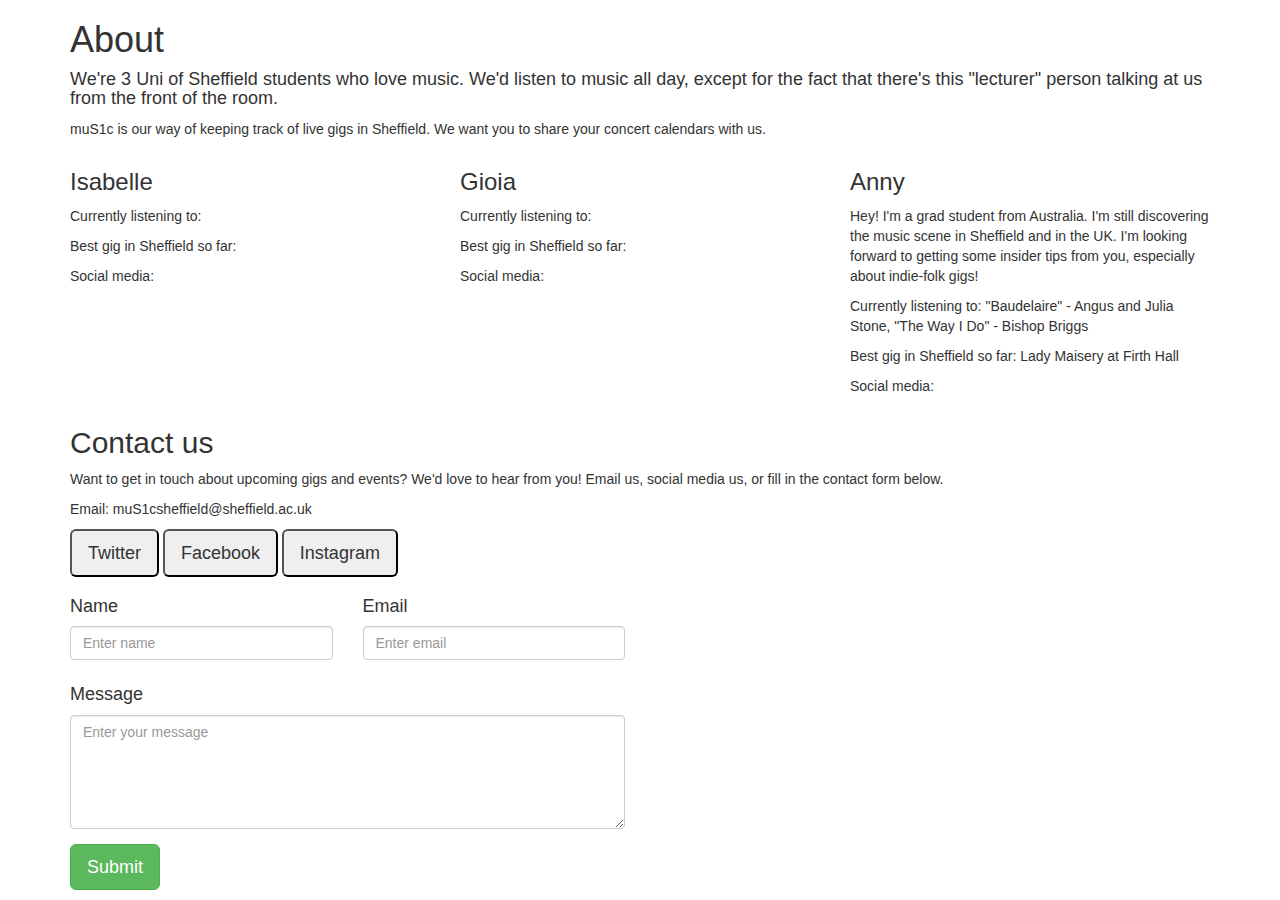
==== anny.html @ 00e739c1 "changed colour of nav bar" ====
<!DOCTYPE html>
<html>
<head>
  <title>About</title>
  <link rel="stylesheet" href="https://maxcdn.bootstrapcdn.com/bootstrap/3.3.7/css/bootstrap.min.css" integrity="sha384-BVYiiSIFeK1dGmJRAkycuHAHRg32OmUcww7on3RYdg4Va+PmSTsz/K68vbdEjh4u" crossorigin="anonymous">
  <link rel="stylesheet" href="./css.css">
  <link class="icon" rel="icon" href="./music-circle.png">
  <link href="https://fonts.googleapis.com/css?family=Fredoka+One|Raleway" rel="stylesheet">
  <link href="https://fonts.googleapis.com/css?family=Fredoka+One|Raleway" rel="stylesheet"> 
  <script src="https://code.jquery.com/jquery-2.2.4.min.js" integrity="sha256-BbhdlvQf/xTY9gja0Dq3HiwQF8LaCRTXxZKRutelT44=" crossorigin="anonymous"></script>
</head>

<body>
	<div class='generalblurb'>
		<div class='container'>
			<h1>About</h1>
			<h4>We're 3 Uni of Sheffield students who love music. We'd listen to music all day, except for the fact that there's this "lecturer" person talking at us from the front of the room.</h4>
			<p>muS1c is our way of keeping track of live gigs in Sheffield. We want you to share your concert calendars with us.</p>
		</div>
	</div>

	<div class='profiles'>
		<div class='container'>
		<div class="row">
			
			<div class='col-sm-4'>
			<h3>Isabelle</h3>
				<p>Currently listening to:</p>
				<p>Best gig in Sheffield so far:</p>
				<p>Social media:</p>
			</div>

			<div class='col-sm-4'>
			<h3>Gioia</h3>
				<p>Currently listening to:</p>
				<p>Best gig in Sheffield so far:</p>
				<p>Social media:</p>
			</div>

			<div class='col-sm-4'>
			<h3>Anny</h3>
				<p>Hey! I'm a grad student from Australia. I'm still discovering the music scene in Sheffield and in the UK. I'm looking forward to getting some insider tips from you, especially about indie-folk gigs!</p>
				<p><span class='emph'>Currently listening to:</span> "Baudelaire" - Angus and Julia Stone, "The Way I Do" - Bishop Briggs</p>
				<p><span class='emph'>Best gig in Sheffield so far:</span> Lady Maisery at Firth Hall</p>
				<p>Social media:</p>
			</div>
		</div>
		</div>
	</div>

	<div class='contact'>
		<div class='container'>
			<h2>Contact us</h2>
			<p>Want to get in touch about upcoming gigs and events? We'd love to hear from you! Email us, social media us, or fill in the contact form below.</p>
			<p><span class='emph'>Email:</span> muS1csheffield@sheffield.ac.uk</p>

			<div id='social-buttons'>
      			<button class='btn-twitter btn-lg'>Twitter</button>
      			<button class='btn-facebook btn-lg'>Facebook</button>
      			<button class='btn-pinterest btn-lg'>Instagram</button>
    		</div>

    		<p></p>

			<div class="row">
			<div class="col-sm-6">
    			<form role="form" id="contactForm">
     				<div class="row">
            		<div class="form-group col-sm-6">
                		<label for="name" class="h4">Name</label>
                		<input type="text" class="form-control" id="name" placeholder="Enter name" required>
           			</div>
            		<div class="form-group col-sm-6">
                		<label for="email" class="h4">Email</label>
                		<input type="email" class="form-control" id="email" placeholder="Enter email" required>
            		</div>
        			</div>
       				<div class="form-group">
            			<label for="message" class="h4">Message</label>
            			<textarea id="message" class="form-control" rows="5" placeholder="Enter your message" required></textarea>
        			</div>
       				<button type="submit" id="form-submit" class="btn btn-success btn-lg pull-left">Submit</button>
    			</form>
    		</div>
    		</div>
		</div>
	</div>

  <script src="https://maxcdn.bootstrapcdn.com/bootstrap/3.3.7/js/bootstrap.min.js" integrity="sha384-Tc5IQib027qvyjSMfHjOMaLkfuWVxZxUPnCJA7l2mCWNIpG9mGCD8wGNIcPD7Txa" crossorigin="anonymous"></script>
  <script src="./js.js"></script>
</body>

</html>
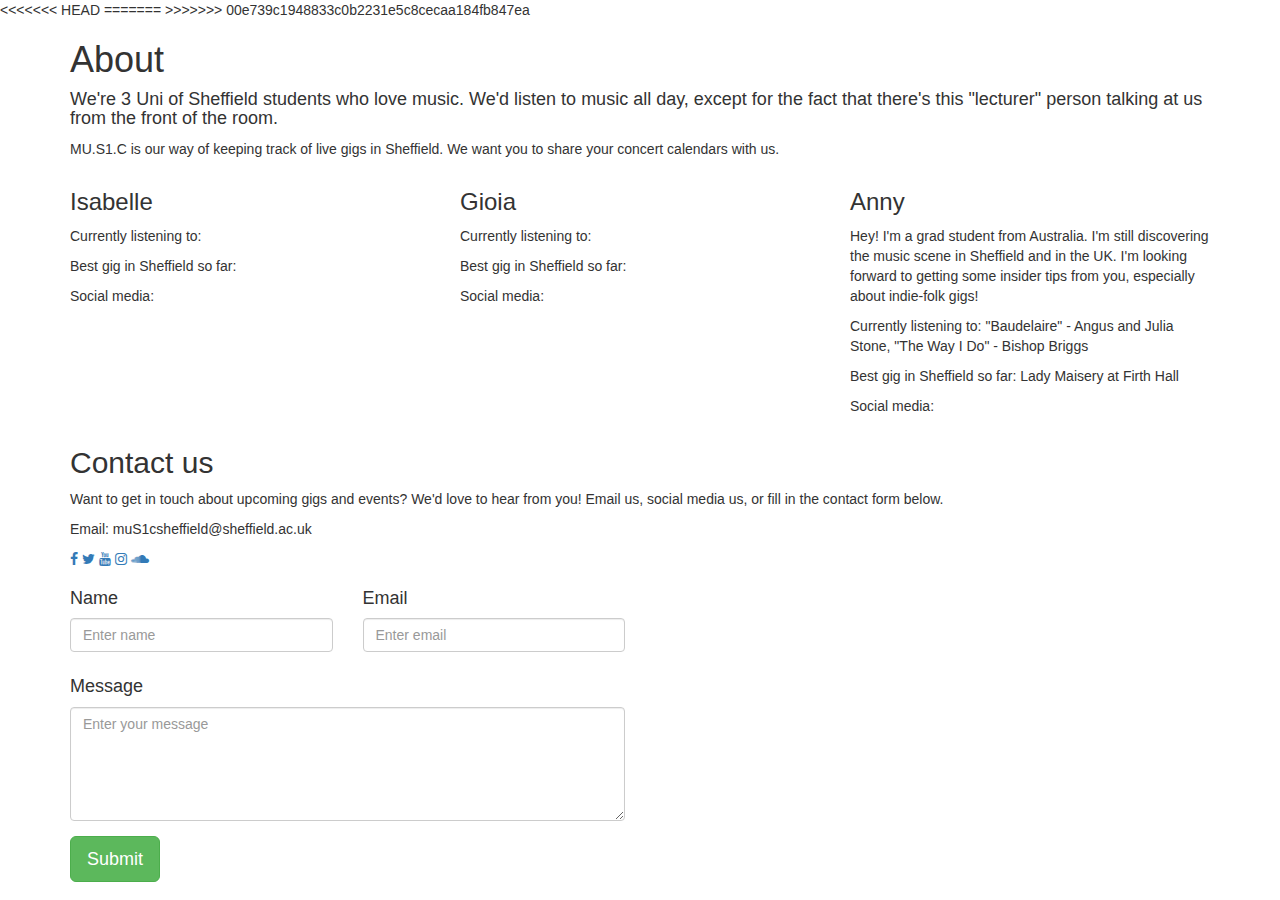
==== commit 503ac4ea: "Merge branch 'master' of https://github.com/IsabelleBW/IsabelleBW.github.io" ====
--- a/anny.html
+++ b/anny.html
@@ -6,8 +6,14 @@
   <link rel="stylesheet" href="./css.css">
   <link class="icon" rel="icon" href="./music-circle.png">
   <link href="https://fonts.googleapis.com/css?family=Fredoka+One|Raleway" rel="stylesheet">
+<<<<<<< HEAD
+  <link rel="stylesheet" href="anny.css">
+=======
   <link href="https://fonts.googleapis.com/css?family=Fredoka+One|Raleway" rel="stylesheet"> 
+>>>>>>> 00e739c1948833c0b2231e5c8cecaa184fb847ea
   <script src="https://code.jquery.com/jquery-2.2.4.min.js" integrity="sha256-BbhdlvQf/xTY9gja0Dq3HiwQF8LaCRTXxZKRutelT44=" crossorigin="anonymous"></script>
+  <meta name="viewport" content="width=device-width, initial-scale=1">
+  <link rel="stylesheet" href="https://cdnjs.cloudflare.com/ajax/libs/font-awesome/4.7.0/css/font-awesome.min.css">
 </head>
 
 <body>
@@ -15,7 +21,7 @@
 		<div class='container'>
 			<h1>About</h1>
 			<h4>We're 3 Uni of Sheffield students who love music. We'd listen to music all day, except for the fact that there's this "lecturer" person talking at us from the front of the room.</h4>
-			<p>muS1c is our way of keeping track of live gigs in Sheffield. We want you to share your concert calendars with us.</p>
+			<p>MU.S1.C is our way of keeping track of live gigs in Sheffield. We want you to share your concert calendars with us.</p>
 		</div>
 	</div>
 
@@ -55,9 +61,11 @@
 			<p><span class='emph'>Email:</span> muS1csheffield@sheffield.ac.uk</p>
 
 			<div id='social-buttons'>
-      			<button class='btn-twitter btn-lg'>Twitter</button>
-      			<button class='btn-facebook btn-lg'>Facebook</button>
-      			<button class='btn-pinterest btn-lg'>Instagram</button>
+      			<a href="#" class="fa fa-facebook"></a>
+				<a href="#" class="fa fa-twitter"></a>
+				<a href="#" class="fa fa-youtube"></a>
+				<a href="#" class="fa fa-instagram"></a>
+				<a href="#" class="fa fa-soundcloud"></a>
     		</div>
 
     		<p></p>
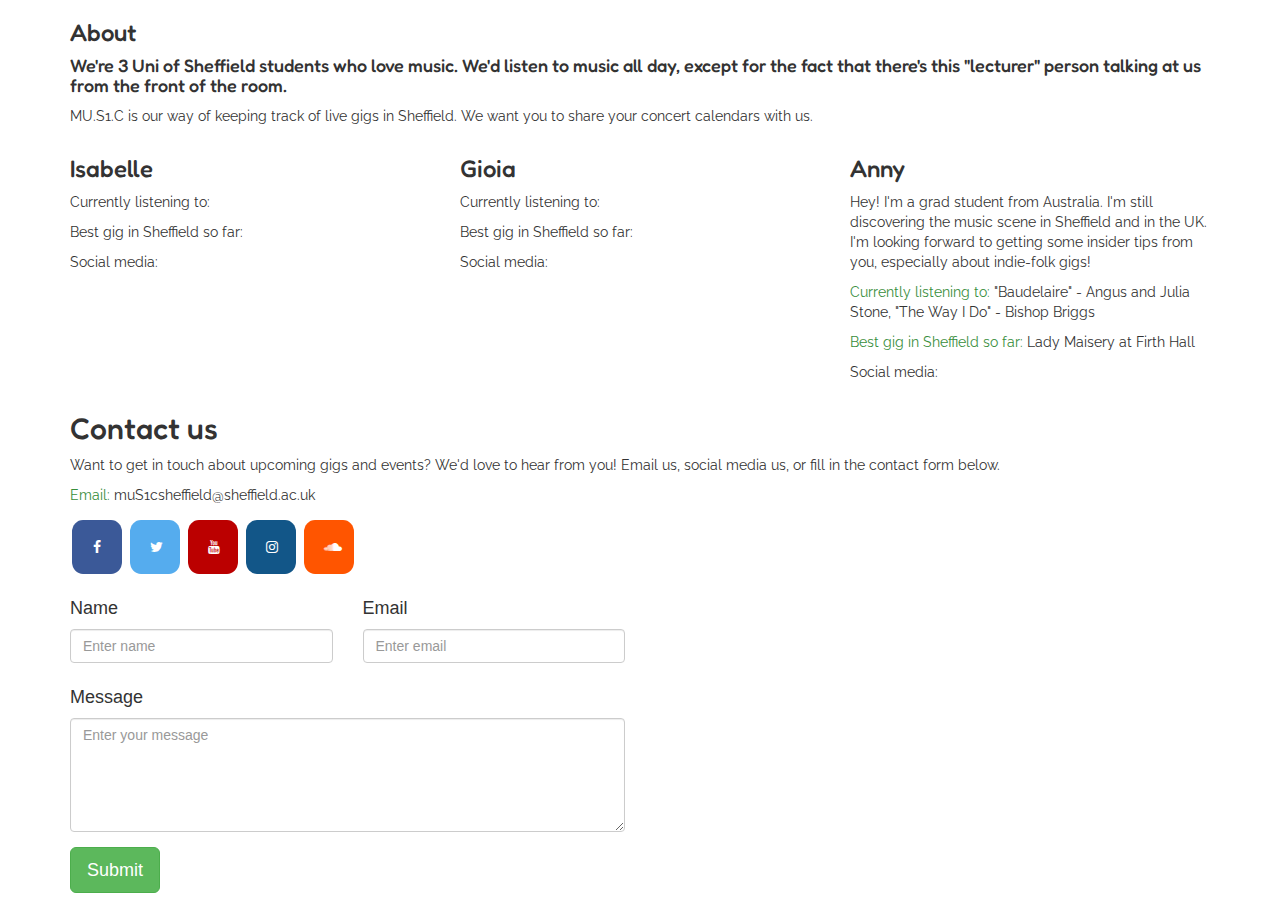
==== commit 82c92983: "New logo file" ====
--- a/anny.html
+++ b/anny.html
@@ -6,11 +6,8 @@
   <link rel="stylesheet" href="./css.css">
   <link class="icon" rel="icon" href="./music-circle.png">
   <link href="https://fonts.googleapis.com/css?family=Fredoka+One|Raleway" rel="stylesheet">
-<<<<<<< HEAD
   <link rel="stylesheet" href="anny.css">
-=======
   <link href="https://fonts.googleapis.com/css?family=Fredoka+One|Raleway" rel="stylesheet"> 
->>>>>>> 00e739c1948833c0b2231e5c8cecaa184fb847ea
   <script src="https://code.jquery.com/jquery-2.2.4.min.js" integrity="sha256-BbhdlvQf/xTY9gja0Dq3HiwQF8LaCRTXxZKRutelT44=" crossorigin="anonymous"></script>
   <meta name="viewport" content="width=device-width, initial-scale=1">
   <link rel="stylesheet" href="https://cdnjs.cloudflare.com/ajax/libs/font-awesome/4.7.0/css/font-awesome.min.css">
--- a/anny.css
+++ b/anny.css
@@ -0,0 +1,64 @@
+h1{
+  font-family: 'Fredoka One', cursive;
+  font-size: 18pt;
+}
+
+h2{
+  font-family: 'Fredoka One', cursive;
+}
+
+h3{
+	font-family: 'Fredoka One', cursive;
+}
+
+h4{
+	font-family: 'Fredoka One', cursive;
+}
+
+p{
+	font-family: 'Raleway', sans-serif;
+}
+
+			
+.fa {
+	padding: 20px;
+	font-size: 30px;
+	width: 50px;
+	text-align: center;
+	text-decoration: none;
+	margin: 5px 2px;
+	border-radius: 22%;
+	}
+
+.fa:hover {
+	opacity: 0.7;
+	}
+
+.fa-facebook {
+	background: #3B5998;
+	color: white;
+	}
+
+.fa-youtube {
+	background: #bb0000;
+	color: white;
+	}
+
+.fa-twitter {
+	background: #55ACEE;
+	color: white;
+	}
+
+.fa-instagram {
+	background: #125688;
+	color: white;
+	}
+
+.fa-soundcloud {
+	background: #ff5500;
+	color: white;
+	}
+
+.emph {
+	color: #388E3C;
+}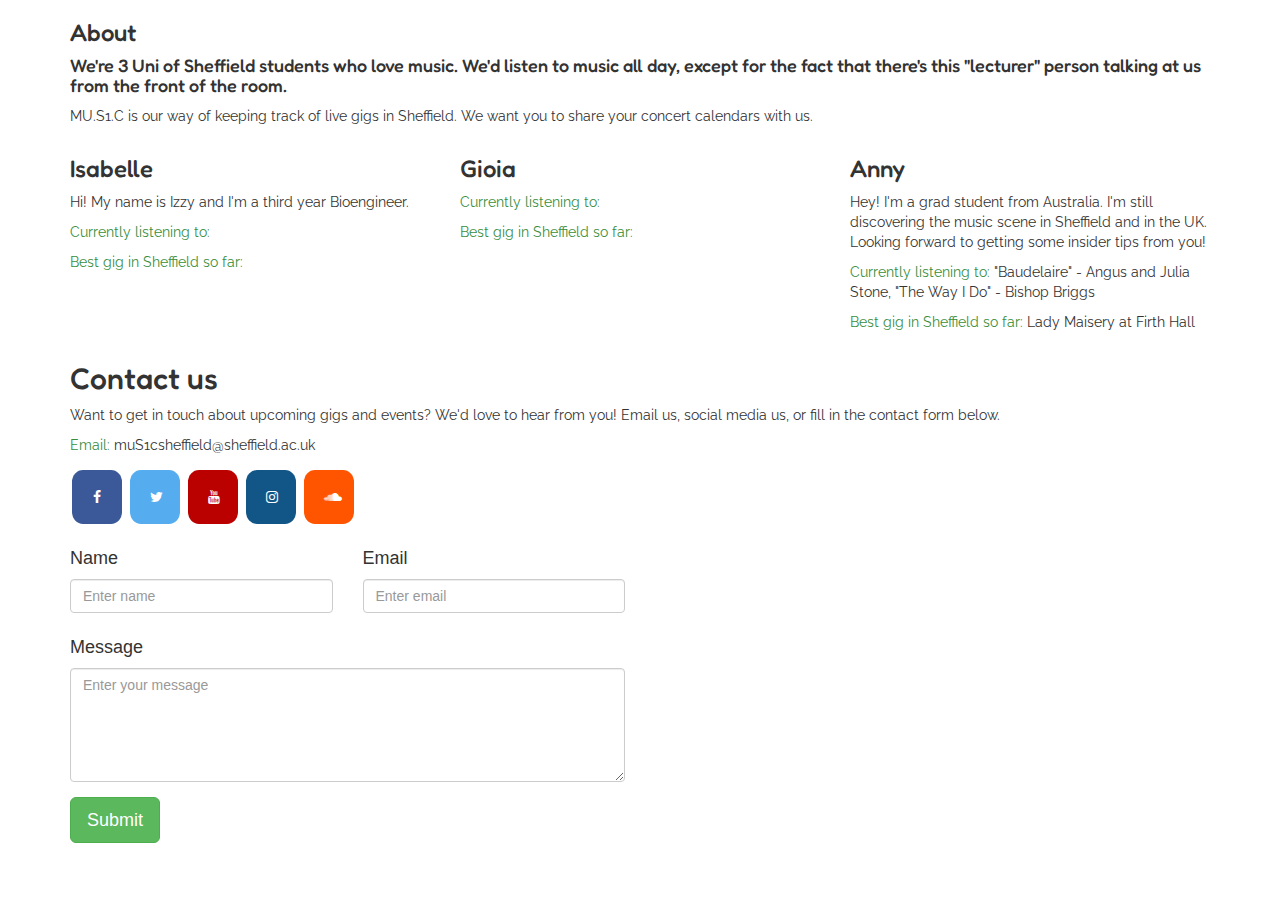
==== commit 1745ed3c: "Merge branch 'master' of https://github.com/IsabelleBW/IsabelleBW.github.io" ====
--- a/anny.html
+++ b/anny.html
@@ -28,24 +28,22 @@
 			
 			<div class='col-sm-4'>
 			<h3>Isabelle</h3>
-				<p>Currently listening to:</p>
-				<p>Best gig in Sheffield so far:</p>
-				<p>Social media:</p>
+				<p>Hi! My name is Izzy and I'm a third year Bioengineer.</p>
+				<p><span class='emph'>Currently listening to:</span></p>
+				<p><span class='emph'>Best gig in Sheffield so far:</span></p>
 			</div>
 
 			<div class='col-sm-4'>
 			<h3>Gioia</h3>
-				<p>Currently listening to:</p>
-				<p>Best gig in Sheffield so far:</p>
-				<p>Social media:</p>
+				<p><span class='emph'>Currently listening to:</span></p>
+				<p><span class='emph'>Best gig in Sheffield so far:</span></p>
 			</div>
 
 			<div class='col-sm-4'>
 			<h3>Anny</h3>
-				<p>Hey! I'm a grad student from Australia. I'm still discovering the music scene in Sheffield and in the UK. I'm looking forward to getting some insider tips from you, especially about indie-folk gigs!</p>
+				<p>Hey! I'm a grad student from Australia. I'm still discovering the music scene in Sheffield and in the UK. Looking forward to getting some insider tips from you!</p>
 				<p><span class='emph'>Currently listening to:</span> "Baudelaire" - Angus and Julia Stone, "The Way I Do" - Bishop Briggs</p>
 				<p><span class='emph'>Best gig in Sheffield so far:</span> Lady Maisery at Firth Hall</p>
-				<p>Social media:</p>
 			</div>
 		</div>
 		</div>
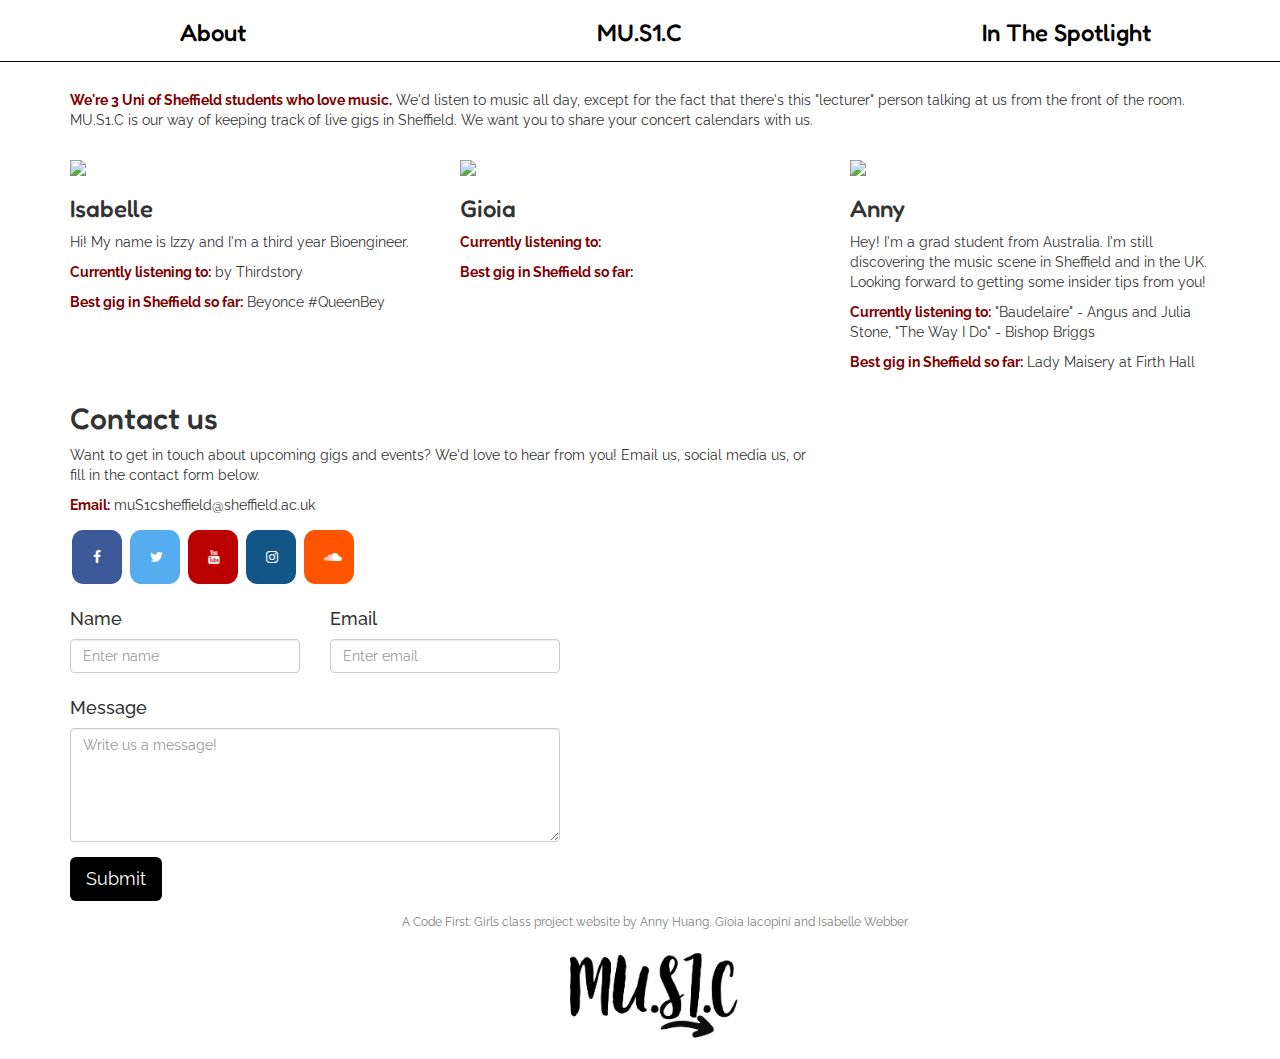
==== commit e53868d1: "Some more changes" ====
--- a/anny.html
+++ b/anny.html
@@ -5,7 +5,7 @@
   <link rel="stylesheet" href="https://maxcdn.bootstrapcdn.com/bootstrap/3.3.7/css/bootstrap.min.css" integrity="sha384-BVYiiSIFeK1dGmJRAkycuHAHRg32OmUcww7on3RYdg4Va+PmSTsz/K68vbdEjh4u" crossorigin="anonymous">
   <link rel="stylesheet" href="./css.css">
   <link class="icon" rel="icon" href="./music-circle.png">
-  <link href="https://fonts.googleapis.com/css?family=Fredoka+One|Raleway" rel="stylesheet">
+  <link href="https://fonts.googleapis.com/css?family=Fredoka+One|Raleway:400,700" rel="stylesheet">
   <link rel="stylesheet" href="anny.css">
   <link href="https://fonts.googleapis.com/css?family=Fredoka+One|Raleway" rel="stylesheet"> 
   <script src="https://code.jquery.com/jquery-2.2.4.min.js" integrity="sha256-BbhdlvQf/xTY9gja0Dq3HiwQF8LaCRTXxZKRutelT44=" crossorigin="anonymous"></script>
@@ -14,11 +14,25 @@
 </head>
 
 <body>
+  <div class="container">
+  <nav class="navbar navbar-inverse navbar-fixed-top">
+    <div class="col-sm-4 navcolumns">
+    <h1><a class="navlinks" href="anny.html">About</a></h1>
+    </div>
+
+    <div class="col-sm-4 navcolumns">
+    <h1 class="home"><a class="navlinks" href="Ipage.html">MU.S1.C</a></h1>
+    </div>
+
+    <div class="col-sm-4 navcolumns">
+    <h1><a class="navlinks" href="gioia.html">In The Spotlight</a></h1>
+    </div>
+  </div>
+  </nav>
+
 	<div class='generalblurb'>
 		<div class='container'>
-			<h1>About</h1>
-			<h4>We're 3 Uni of Sheffield students who love music. We'd listen to music all day, except for the fact that there's this "lecturer" person talking at us from the front of the room.</h4>
-			<p>MU.S1.C is our way of keeping track of live gigs in Sheffield. We want you to share your concert calendars with us.</p>
+			<p><span class='emph'>We're 3 Uni of Sheffield students who love music.</span> We'd listen to music all day, except for the fact that there's this "lecturer" person talking at us from the front of the room. MU.S1.C is our way of keeping track of live gigs in Sheffield. We want you to share your concert calendars with us.</p>
 		</div>
 	</div>
 
@@ -27,19 +41,22 @@
 		<div class="row">
 			
 			<div class='col-sm-4'>
+			<img src="./anny.pics/izzy1.jpg" class="img-responsive center-block">
 			<h3>Isabelle</h3>
 				<p>Hi! My name is Izzy and I'm a third year Bioengineer.</p>
-				<p><span class='emph'>Currently listening to:</span></p>
-				<p><span class='emph'>Best gig in Sheffield so far:</span></p>
+				<p><span class='emph'>Currently listening to:</span> by Thirdstory</p>
+				<p><span class='emph'>Best gig in Sheffield so far:</span> Beyonce #QueenBey</p>
 			</div>
 
 			<div class='col-sm-4'>
+			<img src="./anny.pics/gioia1.jpg" class="img-responsive center-block">
 			<h3>Gioia</h3>
 				<p><span class='emph'>Currently listening to:</span></p>
 				<p><span class='emph'>Best gig in Sheffield so far:</span></p>
 			</div>
 
 			<div class='col-sm-4'>
+			<img src="./anny.pics/anny1.jpg" class="img-responsive center-block">
 			<h3>Anny</h3>
 				<p>Hey! I'm a grad student from Australia. I'm still discovering the music scene in Sheffield and in the UK. Looking forward to getting some insider tips from you!</p>
 				<p><span class='emph'>Currently listening to:</span> "Baudelaire" - Angus and Julia Stone, "The Way I Do" - Bishop Briggs</p>
@@ -51,22 +68,25 @@
 
 	<div class='contact'>
 		<div class='container'>
+		<div class="row">
+
+		<div class="col-sm-8">
 			<h2>Contact us</h2>
 			<p>Want to get in touch about upcoming gigs and events? We'd love to hear from you! Email us, social media us, or fill in the contact form below.</p>
 			<p><span class='emph'>Email:</span> muS1csheffield@sheffield.ac.uk</p>
 
 			<div id='social-buttons'>
-      			<a href="#" class="fa fa-facebook"></a>
-				<a href="#" class="fa fa-twitter"></a>
-				<a href="#" class="fa fa-youtube"></a>
-				<a href="#" class="fa fa-instagram"></a>
-				<a href="#" class="fa fa-soundcloud"></a>
+      			<a href="#" class="fa fa-facebook" target="_blank"></a>
+				<a href="#" class="fa fa-twitter" target="_blank"></a>
+				<a href="#" class="fa fa-youtube" target="_blank"></a>
+				<a href="#" class="fa fa-instagram" target="_blank"></a>
+				<a href="#" class="fa fa-soundcloud" target="_blank"></a>
     		</div>
 
     		<p></p>
 
 			<div class="row">
-			<div class="col-sm-6">
+			<div class="col-sm-8">
     			<form role="form" id="contactForm">
      				<div class="row">
             		<div class="form-group col-sm-6">
@@ -80,7 +100,7 @@
         			</div>
        				<div class="form-group">
             			<label for="message" class="h4">Message</label>
-            			<textarea id="message" class="form-control" rows="5" placeholder="Enter your message" required></textarea>
+            			<textarea id="message" class="form-control" rows="5" placeholder="Write us a message!" required></textarea>
         			</div>
        				<button type="submit" id="form-submit" class="btn btn-success btn-lg pull-left">Submit</button>
     			</form>
@@ -89,6 +109,15 @@
 		</div>
 	</div>
 
+	<div class="footer">
+		<div class="container">
+			<p></p>
+			<small>A Code First: Girls class project website by Anny Huang, Gioia Iacopini and Isabelle Webber</small>
+			<p></p>
+			<img src="./mus1c_logo_only.png" class="mus1clogo">
+		</div>
+	</div>
+
   <script src="https://maxcdn.bootstrapcdn.com/bootstrap/3.3.7/js/bootstrap.min.js" integrity="sha384-Tc5IQib027qvyjSMfHjOMaLkfuWVxZxUPnCJA7l2mCWNIpG9mGCD8wGNIcPD7Txa" crossorigin="anonymous"></script>
   <script src="./js.js"></script>
 </body>
--- a/anny.css
+++ b/anny.css
@@ -1,3 +1,4 @@
+
 h1{
   font-family: 'Fredoka One', cursive;
   font-size: 18pt;
@@ -17,8 +18,36 @@
 
 p{
 	font-family: 'Raleway', sans-serif;
+	font-weight: 400;
+	font-size: 14px;
 }
 
+small{
+	font-family: 'Raleway', sans-serif;
+	color: #808080;
+}
+
+.navcolumns {
+	text-align: center;
+}
+
+.navlinks {
+	color: black;
+}
+
+.navbar {
+	background-color: white;
+	padding: 0px 0px 5px 0px;
+}
+
+.generalblurb {
+	margin: 90px 0px 20px 0px;
+}
+
+.emph {
+	color: #7f0000;
+	font-weight: 700;
+}
 			
 .fa {
 	padding: 20px;
@@ -59,6 +88,22 @@
 	color: white;
 	}
 
-.emph {
-	color: #388E3C;
-}+#contactForm {
+	font-family: 'Raleway', sans-serif;
+}
+
+.btn {
+	background: black;
+	color: white;
+	border: none;
+}
+
+.footer {
+	text-align: center;
+	bottom: 5px;
+	height: 150px;
+}
+
+.mus1clogo {
+	max-width: 15%;
+}
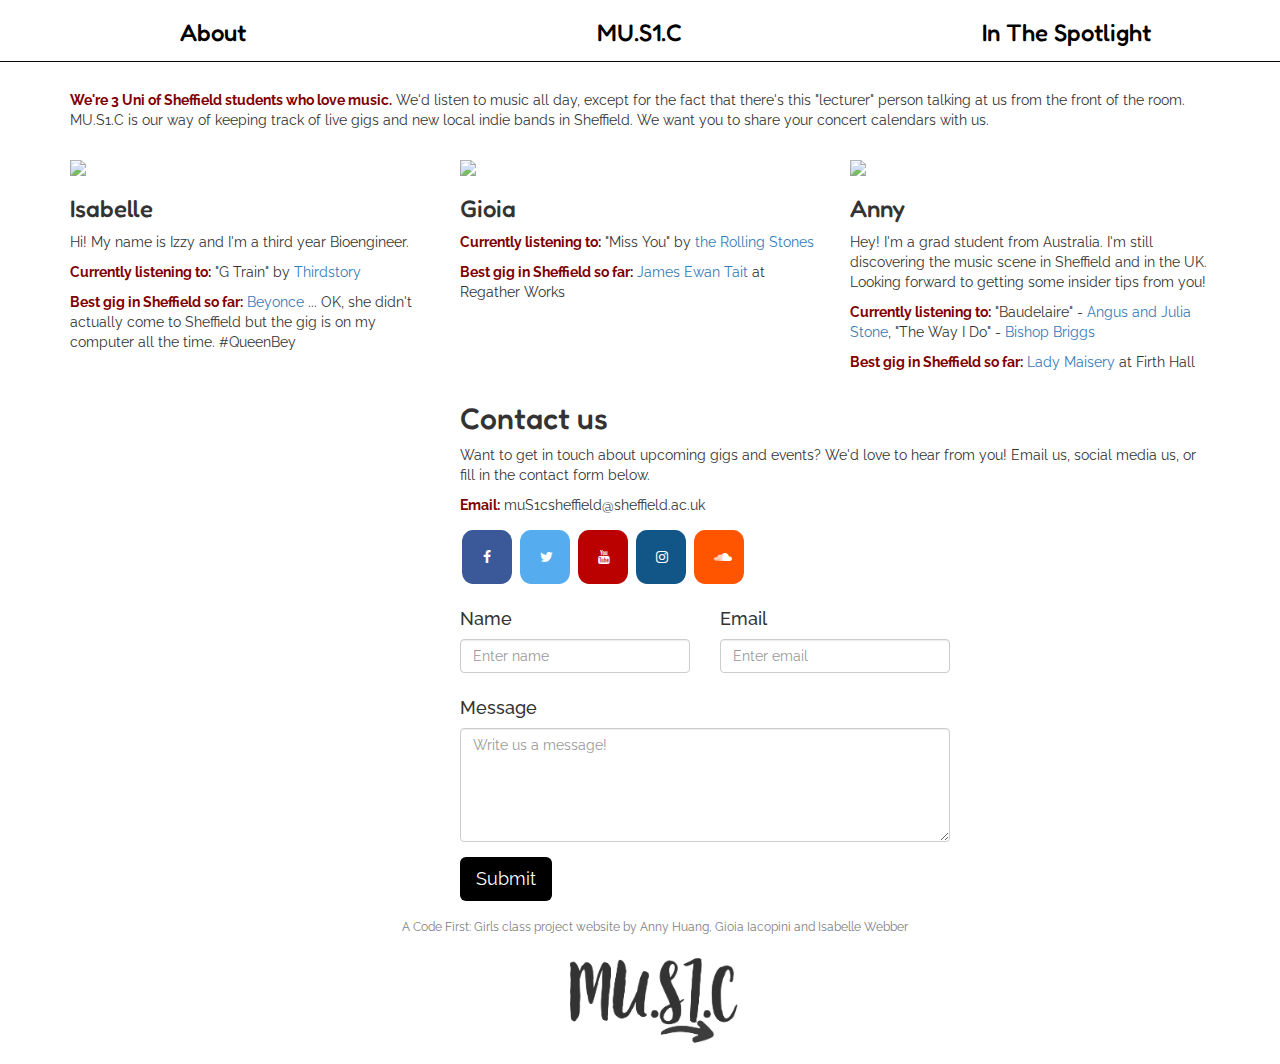
==== commit 8fa9b85e: "The latest files" ====
--- a/anny.html
+++ b/anny.html
@@ -32,7 +32,7 @@
 
 	<div class='generalblurb'>
 		<div class='container'>
-			<p><span class='emph'>We're 3 Uni of Sheffield students who love music.</span> We'd listen to music all day, except for the fact that there's this "lecturer" person talking at us from the front of the room. MU.S1.C is our way of keeping track of live gigs in Sheffield. We want you to share your concert calendars with us.</p>
+			<p><span class='emph'>We're 3 Uni of Sheffield students who love music.</span> We'd listen to music all day, except for the fact that there's this "lecturer" person talking at us from the front of the room. MU.S1.C is our way of keeping track of live gigs and new local indie bands in Sheffield. We want you to share your concert calendars with us.</p>
 		</div>
 	</div>
 
@@ -41,26 +41,26 @@
 		<div class="row">
 			
 			<div class='col-sm-4'>
-			<img src="./anny.pics/izzy1.jpg" class="img-responsive center-block">
+			<img src="./anny.pics/izzy2.jpg" class="img-responsive center-block ourpics">
 			<h3>Isabelle</h3>
 				<p>Hi! My name is Izzy and I'm a third year Bioengineer.</p>
-				<p><span class='emph'>Currently listening to:</span> by Thirdstory</p>
-				<p><span class='emph'>Best gig in Sheffield so far:</span> Beyonce #QueenBey</p>
+				<p><span class='emph'>Currently listening to:</span> "G Train" by <a href="http://www.wearethirdstory.com/">Thirdstory</a></p>
+				<p><span class='emph'>Best gig in Sheffield so far:</span> <a href="https://www.beyonce.com/">Beyonce</a> ... OK, she didn't actually come to Sheffield but the gig is on my computer all the time. #QueenBey</p>
 			</div>
 
 			<div class='col-sm-4'>
-			<img src="./anny.pics/gioia1.jpg" class="img-responsive center-block">
+			<img src="./anny.pics/gioia2.jpg" class="img-responsive center-block ourpics">
 			<h3>Gioia</h3>
-				<p><span class='emph'>Currently listening to:</span></p>
-				<p><span class='emph'>Best gig in Sheffield so far:</span></p>
+				<p><span class='emph'>Currently listening to:</span> "Miss You" by <a href="http://www.rollingstones.com/">the Rolling Stones</a></p>
+				<p><span class='emph'>Best gig in Sheffield so far:</span> <a href="https://jamesewantait.bandcamp.com/">James Ewan Tait</a> at Regather Works</p>
 			</div>
 
 			<div class='col-sm-4'>
-			<img src="./anny.pics/anny1.jpg" class="img-responsive center-block">
+			<img src="./anny.pics/anny2.jpg" class="img-responsive center-block ourpics">
 			<h3>Anny</h3>
 				<p>Hey! I'm a grad student from Australia. I'm still discovering the music scene in Sheffield and in the UK. Looking forward to getting some insider tips from you!</p>
-				<p><span class='emph'>Currently listening to:</span> "Baudelaire" - Angus and Julia Stone, "The Way I Do" - Bishop Briggs</p>
-				<p><span class='emph'>Best gig in Sheffield so far:</span> Lady Maisery at Firth Hall</p>
+				<p><span class='emph'>Currently listening to:</span> "Baudelaire" - <a href="http://angusandjuliastone.com/">Angus and Julia Stone</a>, "The Way I Do" - <a href="http://bishopbriggs.com/">Bishop Briggs</a></p>
+				<p><span class='emph'>Best gig in Sheffield so far:</span> <a href = "https://www.ladymaisery.com/">Lady Maisery</a> at Firth Hall</p>
 			</div>
 		</div>
 		</div>
@@ -69,6 +69,10 @@
 	<div class='contact'>
 		<div class='container'>
 		<div class="row">
+
+    	<div class="col-sm-4 spotify">
+    			<iframe src="https://open.spotify.com/embed/user/annyhuang/playlist/1CqicjfpkK78vJLOPn0Jyp"  width="95%" height="495" frameborder="0" allowtransparency="true"></iframe>
+    	</div>
 
 		<div class="col-sm-8">
 			<h2>Contact us</h2>
@@ -105,7 +109,8 @@
        				<button type="submit" id="form-submit" class="btn btn-success btn-lg pull-left">Submit</button>
     			</form>
     		</div>
-    		</div>
+
+    	</div>
 		</div>
 	</div>
 
@@ -114,12 +119,12 @@
 			<p></p>
 			<small>A Code First: Girls class project website by Anny Huang, Gioia Iacopini and Isabelle Webber</small>
 			<p></p>
-			<img src="./mus1c_logo_only.png" class="mus1clogo">
+			<img src="./mus1c_logo_only.png" class="mus1clogo ourpics">
 		</div>
 	</div>
 
   <script src="https://maxcdn.bootstrapcdn.com/bootstrap/3.3.7/js/bootstrap.min.js" integrity="sha384-Tc5IQib027qvyjSMfHjOMaLkfuWVxZxUPnCJA7l2mCWNIpG9mGCD8wGNIcPD7Txa" crossorigin="anonymous"></script>
-  <script src="./js.js"></script>
+  <script src="./anny.js"></script>
 </body>
 
 </html>--- a/anny.css
+++ b/anny.css
@@ -44,9 +44,21 @@
 	margin: 90px 0px 20px 0px;
 }
 
+.profiles {
+	margin: 10px 0px 0px 0px;
+}
+
+.ourpics {
+   opacity: 0.8;
+}
+
 .emph {
 	color: #7f0000;
 	font-weight: 700;
+}
+
+.spotify {
+	padding-top: 24px;
 }
 			
 .fa {
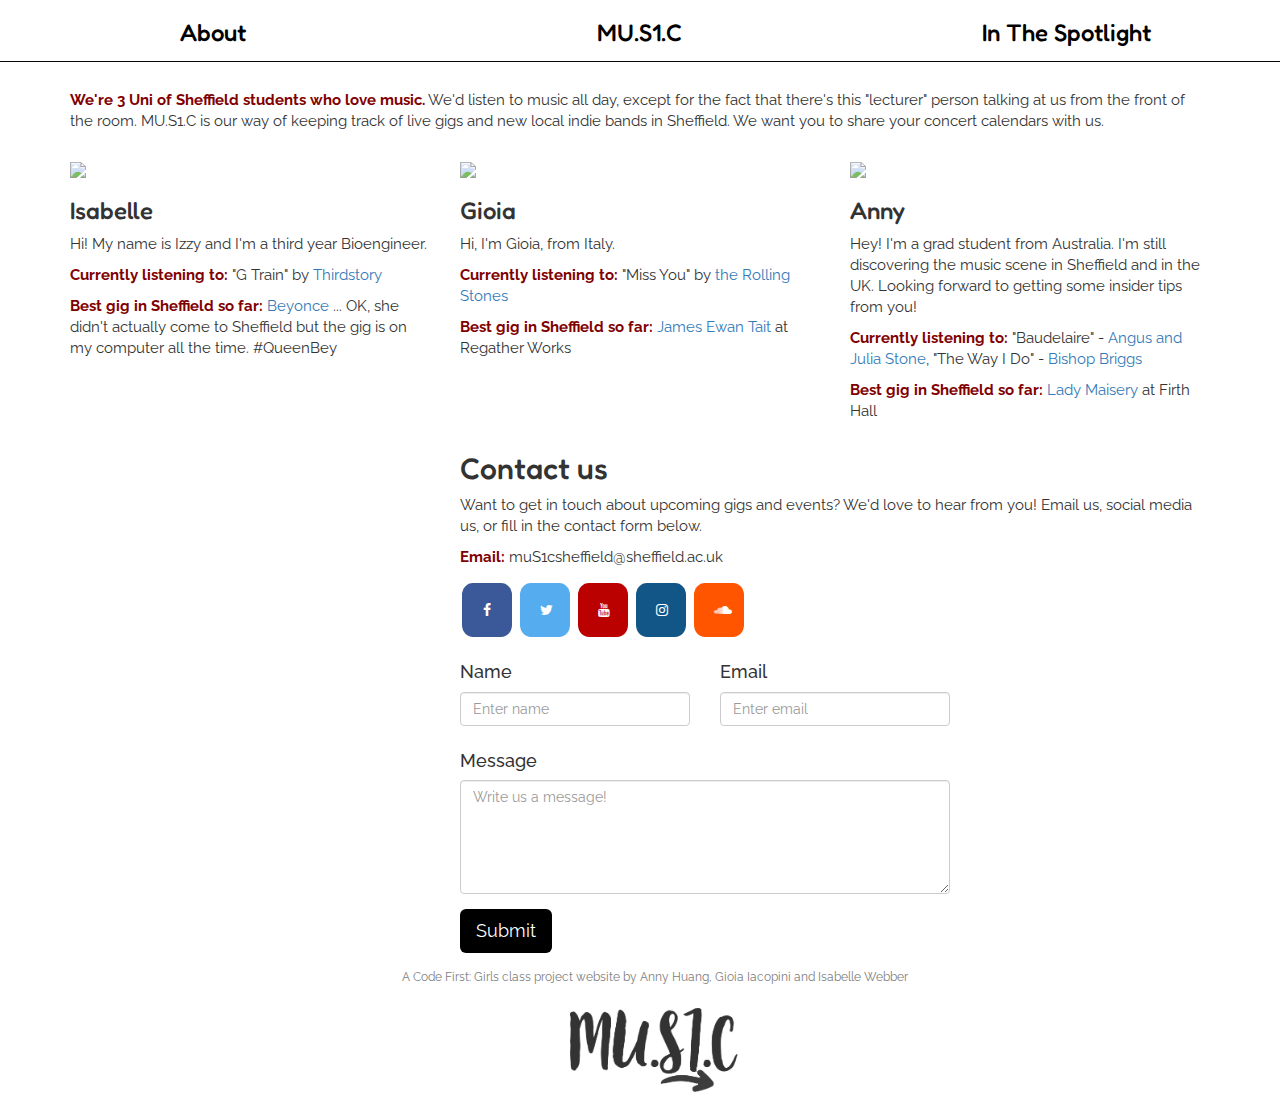
==== commit c0d85da8: "A few new lines of code" ====
--- a/anny.html
+++ b/anny.html
@@ -1,7 +1,7 @@
 <!DOCTYPE html>
 <html>
 <head>
-  <title>About</title>
+  <title>About - MU.S1.C</title>
   <link rel="stylesheet" href="https://maxcdn.bootstrapcdn.com/bootstrap/3.3.7/css/bootstrap.min.css" integrity="sha384-BVYiiSIFeK1dGmJRAkycuHAHRg32OmUcww7on3RYdg4Va+PmSTsz/K68vbdEjh4u" crossorigin="anonymous">
   <link rel="stylesheet" href="./css.css">
   <link class="icon" rel="icon" href="./music-circle.png">
@@ -17,15 +17,15 @@
   <div class="container">
   <nav class="navbar navbar-inverse navbar-fixed-top">
     <div class="col-sm-4 navcolumns">
-    <h1><a class="navlinks" href="anny.html">About</a></h1>
+    <h1><a class="navlinks" href="./anny.html">About</a></h1>
     </div>
 
     <div class="col-sm-4 navcolumns">
-    <h1 class="home"><a class="navlinks" href="Ipage.html">MU.S1.C</a></h1>
+    <h1 class="home"><a class="navlinks" href="./iPage.html">MU.S1.C</a></h1>
     </div>
 
     <div class="col-sm-4 navcolumns">
-    <h1><a class="navlinks" href="gioia.html">In The Spotlight</a></h1>
+    <h1><a class="navlinks" href="./gioia.html">In The Spotlight</a></h1>
     </div>
   </div>
   </nav>
@@ -51,6 +51,7 @@
 			<div class='col-sm-4'>
 			<img src="./anny.pics/gioia2.jpg" class="img-responsive center-block ourpics">
 			<h3>Gioia</h3>
+				<p>Hi, I'm Gioia, from Italy.</p>
 				<p><span class='emph'>Currently listening to:</span> "Miss You" by <a href="http://www.rollingstones.com/">the Rolling Stones</a></p>
 				<p><span class='emph'>Best gig in Sheffield so far:</span> <a href="https://jamesewantait.bandcamp.com/">James Ewan Tait</a> at Regather Works</p>
 			</div>
@@ -119,7 +120,7 @@
 			<p></p>
 			<small>A Code First: Girls class project website by Anny Huang, Gioia Iacopini and Isabelle Webber</small>
 			<p></p>
-			<img src="./mus1c_logo_only.png" class="mus1clogo ourpics">
+			<a href="./iPage.html"><img src="./mus1c_logo_only.png" class="mus1clogo ourpics"></a>
 		</div>
 	</div>
 
--- a/anny.css
+++ b/anny.css
@@ -19,7 +19,7 @@
 p{
 	font-family: 'Raleway', sans-serif;
 	font-weight: 400;
-	font-size: 14px;
+	font-size: 11pt;
 }
 
 small{
@@ -45,7 +45,7 @@
 }
 
 .profiles {
-	margin: 10px 0px 0px 0px;
+	margin: 20px 0px 0px 0px;
 }
 
 .ourpics {
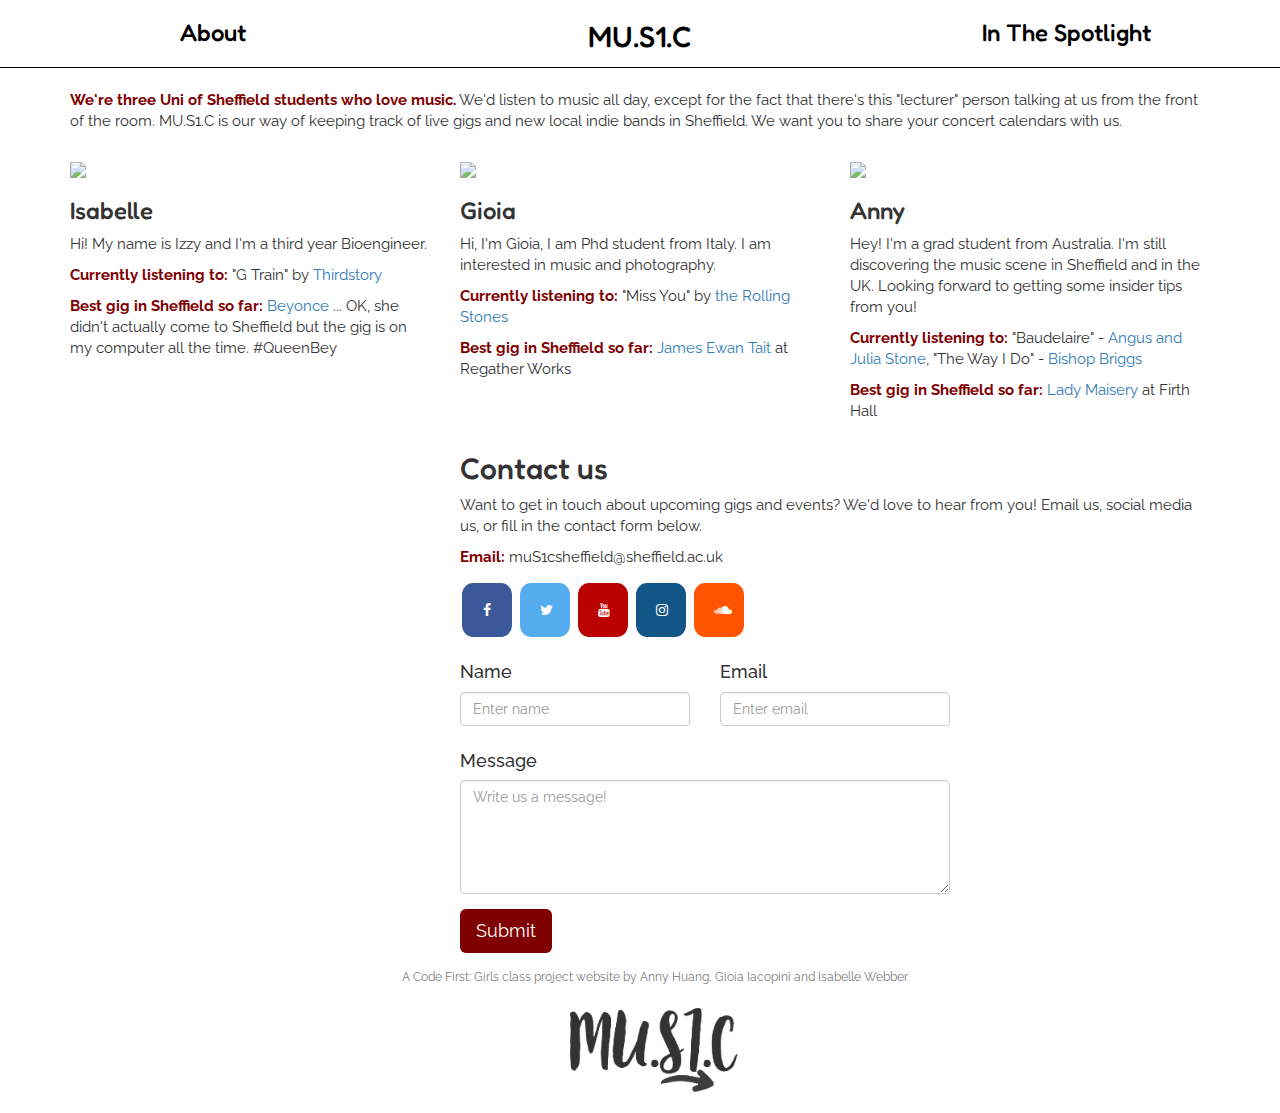
==== commit c4557354: "Merge branch 'master' of https://github.com/IsabelleBW/IsabelleBW.github.io" ====
--- a/anny.html
+++ b/anny.html
@@ -7,7 +7,7 @@
   <link class="icon" rel="icon" href="./music-circle.png">
   <link href="https://fonts.googleapis.com/css?family=Fredoka+One|Raleway:400,700" rel="stylesheet">
   <link rel="stylesheet" href="anny.css">
-  <link href="https://fonts.googleapis.com/css?family=Fredoka+One|Raleway" rel="stylesheet"> 
+  <link href="https://fonts.googleapis.com/css?family=Fredoka+One|Raleway" rel="stylesheet">
   <script src="https://code.jquery.com/jquery-2.2.4.min.js" integrity="sha256-BbhdlvQf/xTY9gja0Dq3HiwQF8LaCRTXxZKRutelT44=" crossorigin="anonymous"></script>
   <meta name="viewport" content="width=device-width, initial-scale=1">
   <link rel="stylesheet" href="https://cdnjs.cloudflare.com/ajax/libs/font-awesome/4.7.0/css/font-awesome.min.css">
@@ -21,7 +21,7 @@
     </div>
 
     <div class="col-sm-4 navcolumns">
-    <h1 class="home"><a class="navlinks" href="./iPage.html">MU.S1.C</a></h1>
+    <h1 class="home"><a class="navlinks" href="./index.html">MU.S1.C</a></h1>
     </div>
 
     <div class="col-sm-4 navcolumns">
@@ -32,14 +32,14 @@
 
 	<div class='generalblurb'>
 		<div class='container'>
-			<p><span class='emph'>We're 3 Uni of Sheffield students who love music.</span> We'd listen to music all day, except for the fact that there's this "lecturer" person talking at us from the front of the room. MU.S1.C is our way of keeping track of live gigs and new local indie bands in Sheffield. We want you to share your concert calendars with us.</p>
+			<p><span class='emph'>We're three Uni of Sheffield students who love music.</span> We'd listen to music all day, except for the fact that there's this "lecturer" person talking at us from the front of the room. MU.S1.C is our way of keeping track of live gigs and new local indie bands in Sheffield. We want you to share your concert calendars with us.</p>
 		</div>
 	</div>
 
 	<div class='profiles'>
 		<div class='container'>
 		<div class="row">
-			
+
 			<div class='col-sm-4'>
 			<img src="./anny.pics/izzy2.jpg" class="img-responsive center-block ourpics">
 			<h3>Isabelle</h3>
@@ -51,7 +51,7 @@
 			<div class='col-sm-4'>
 			<img src="./anny.pics/gioia2.jpg" class="img-responsive center-block ourpics">
 			<h3>Gioia</h3>
-				<p>Hi, I'm Gioia, from Italy.</p>
+				<p>Hi, I'm Gioia, I am Phd student from Italy. I am interested in music and photography.</p>
 				<p><span class='emph'>Currently listening to:</span> "Miss You" by <a href="http://www.rollingstones.com/">the Rolling Stones</a></p>
 				<p><span class='emph'>Best gig in Sheffield so far:</span> <a href="https://jamesewantait.bandcamp.com/">James Ewan Tait</a> at Regather Works</p>
 			</div>
@@ -120,7 +120,7 @@
 			<p></p>
 			<small>A Code First: Girls class project website by Anny Huang, Gioia Iacopini and Isabelle Webber</small>
 			<p></p>
-			<a href="./iPage.html"><img src="./mus1c_logo_only.png" class="mus1clogo ourpics"></a>
+			<a href="./index.html"><img src="./mus1c_logo_only.png" class="mus1clogo ourpics"></a>
 		</div>
 	</div>
 
@@ -128,4 +128,4 @@
   <script src="./anny.js"></script>
 </body>
 
-</html>+</html>
--- a/anny.css
+++ b/anny.css
@@ -38,6 +38,10 @@
 .navbar {
 	background-color: white;
 	padding: 0px 0px 5px 0px;
+}
+
+.home {
+	font-size: 22pt;
 }
 
 .generalblurb {
@@ -105,7 +109,7 @@
 }
 
 .btn {
-	background: black;
+	background: #7f0000;
 	color: white;
 	border: none;
 }
